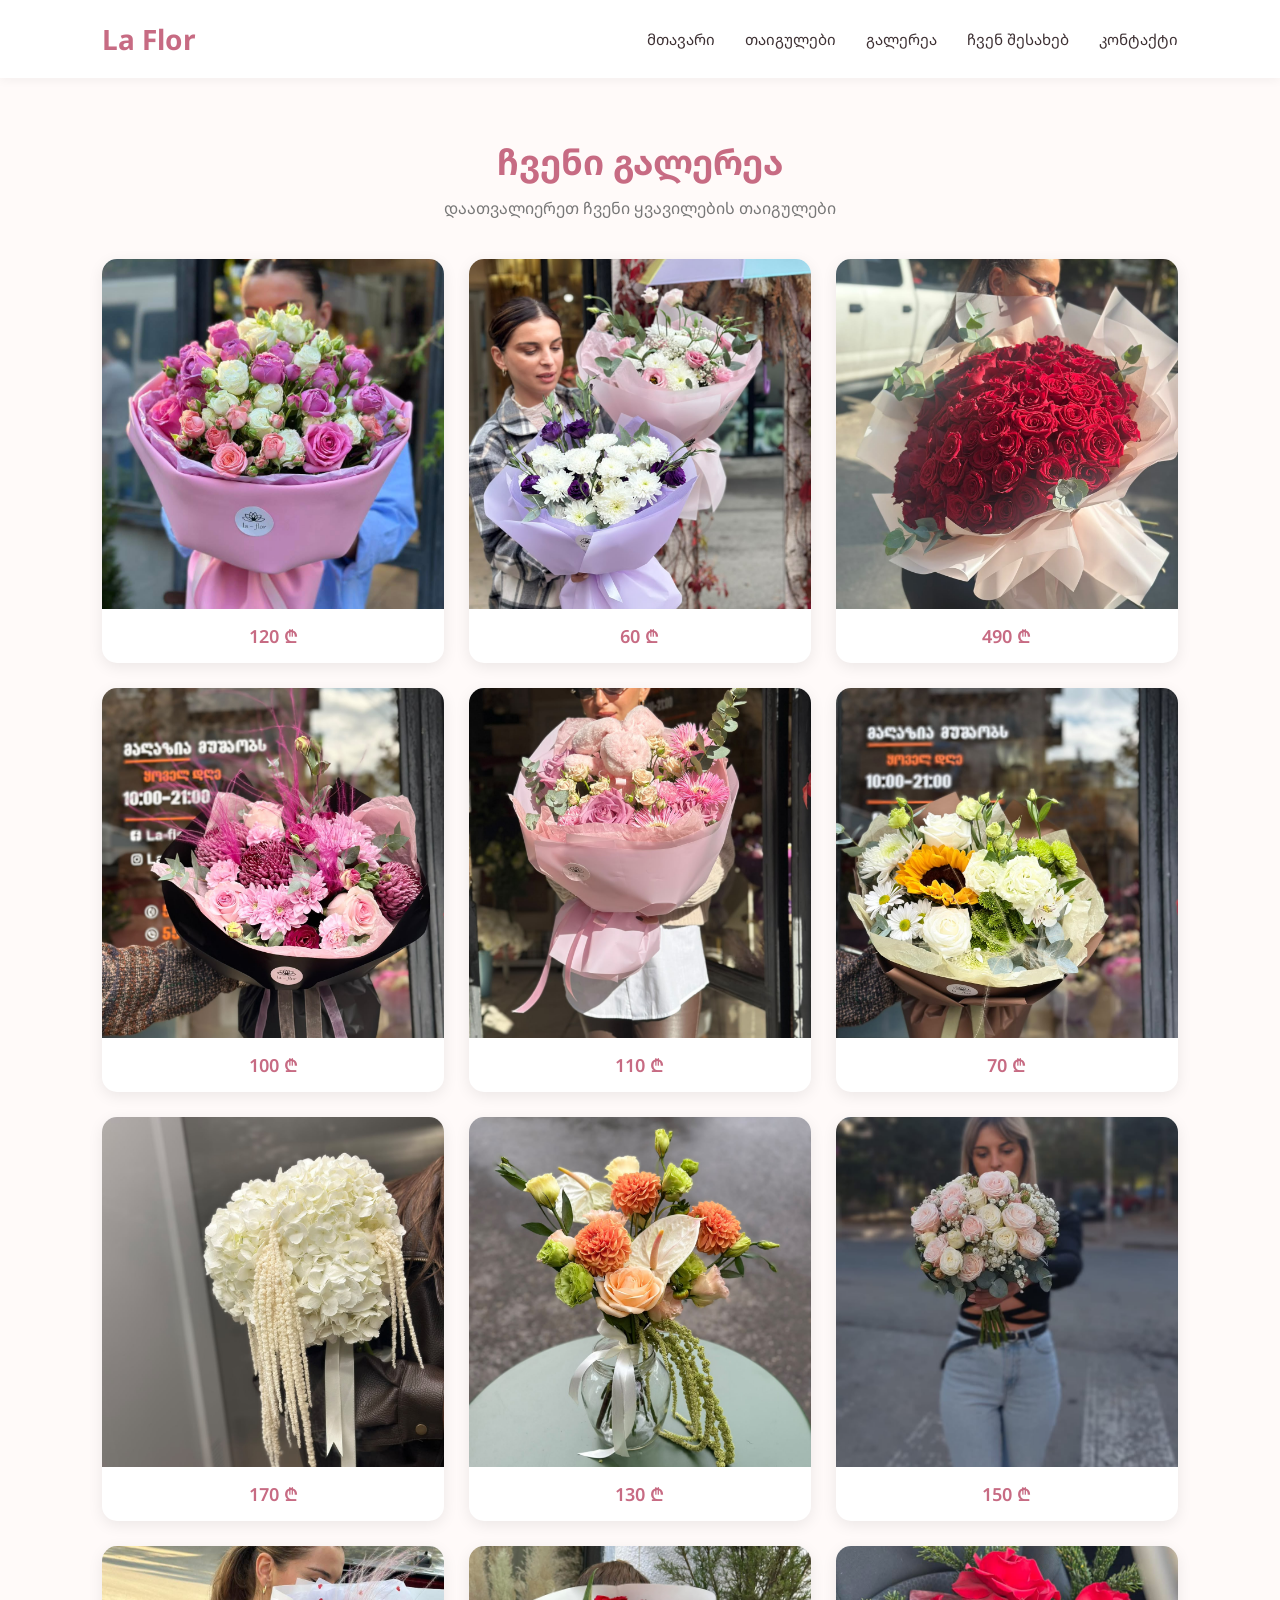
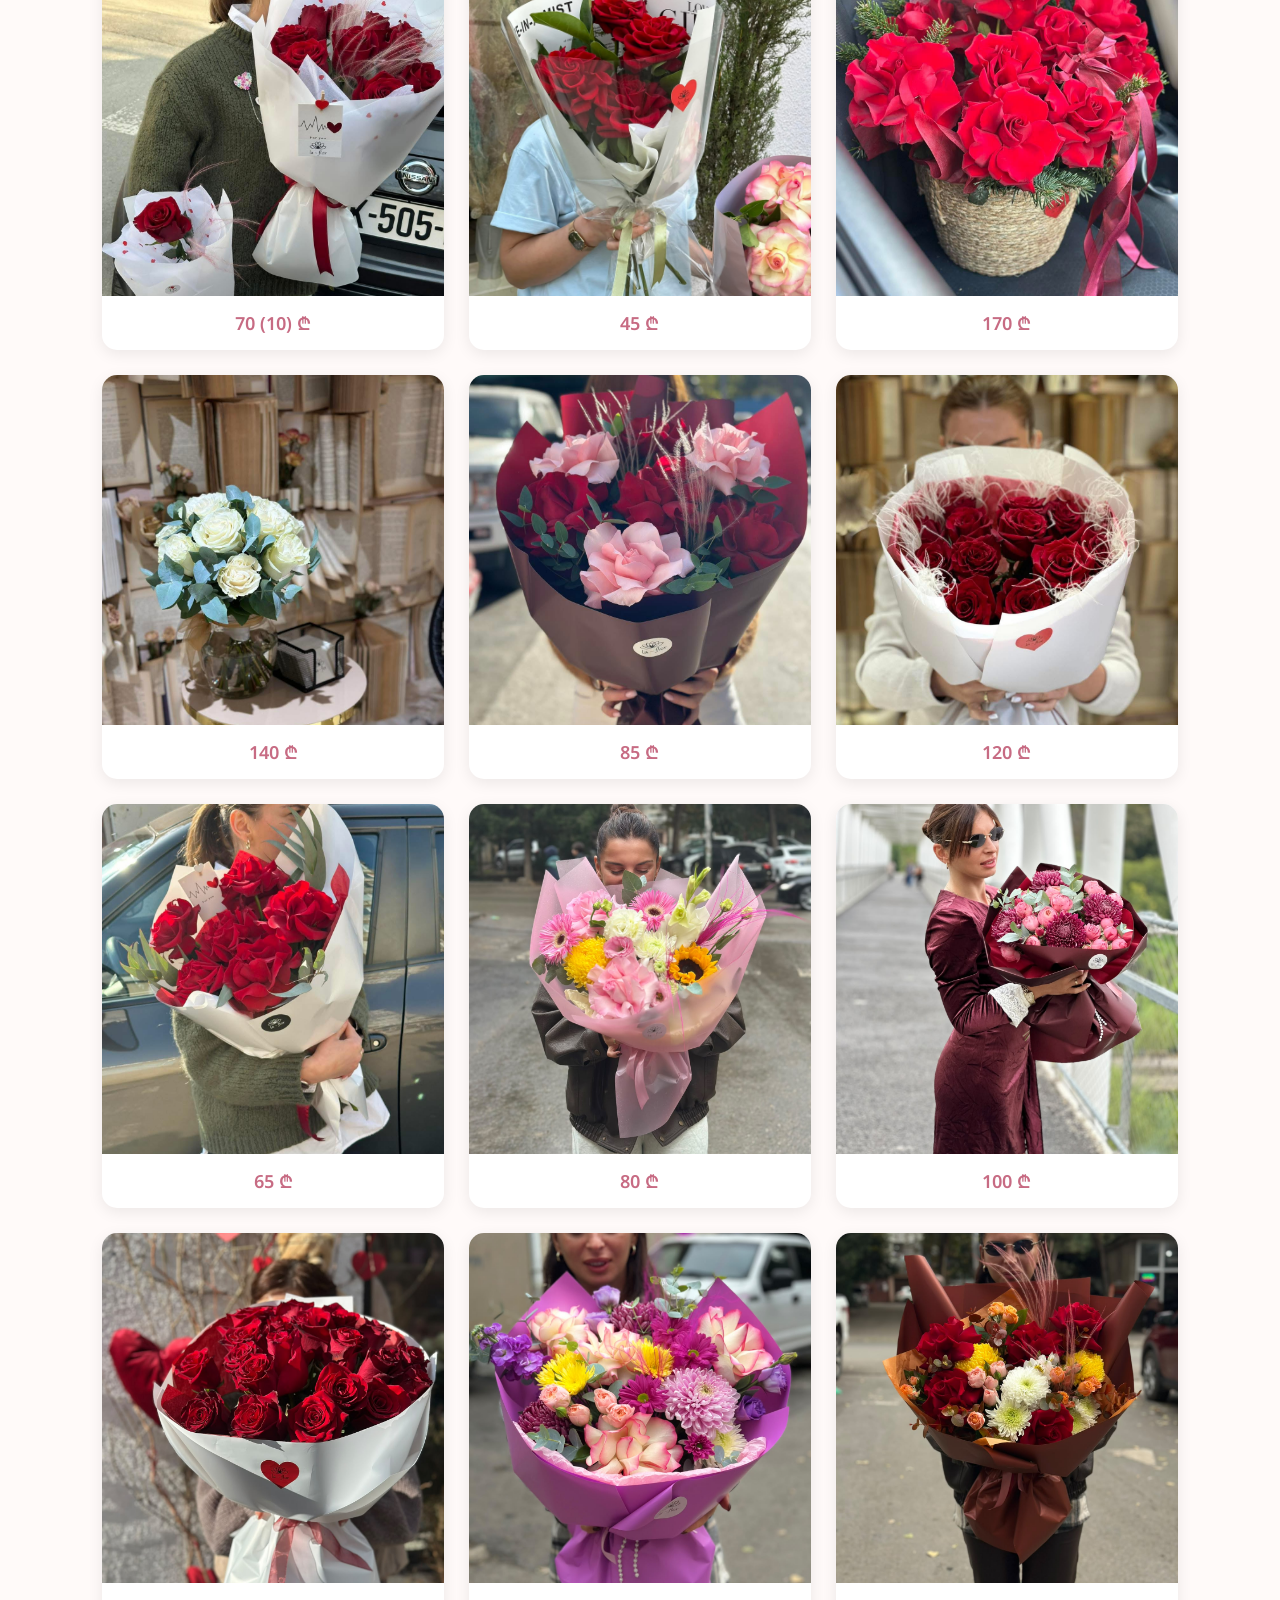
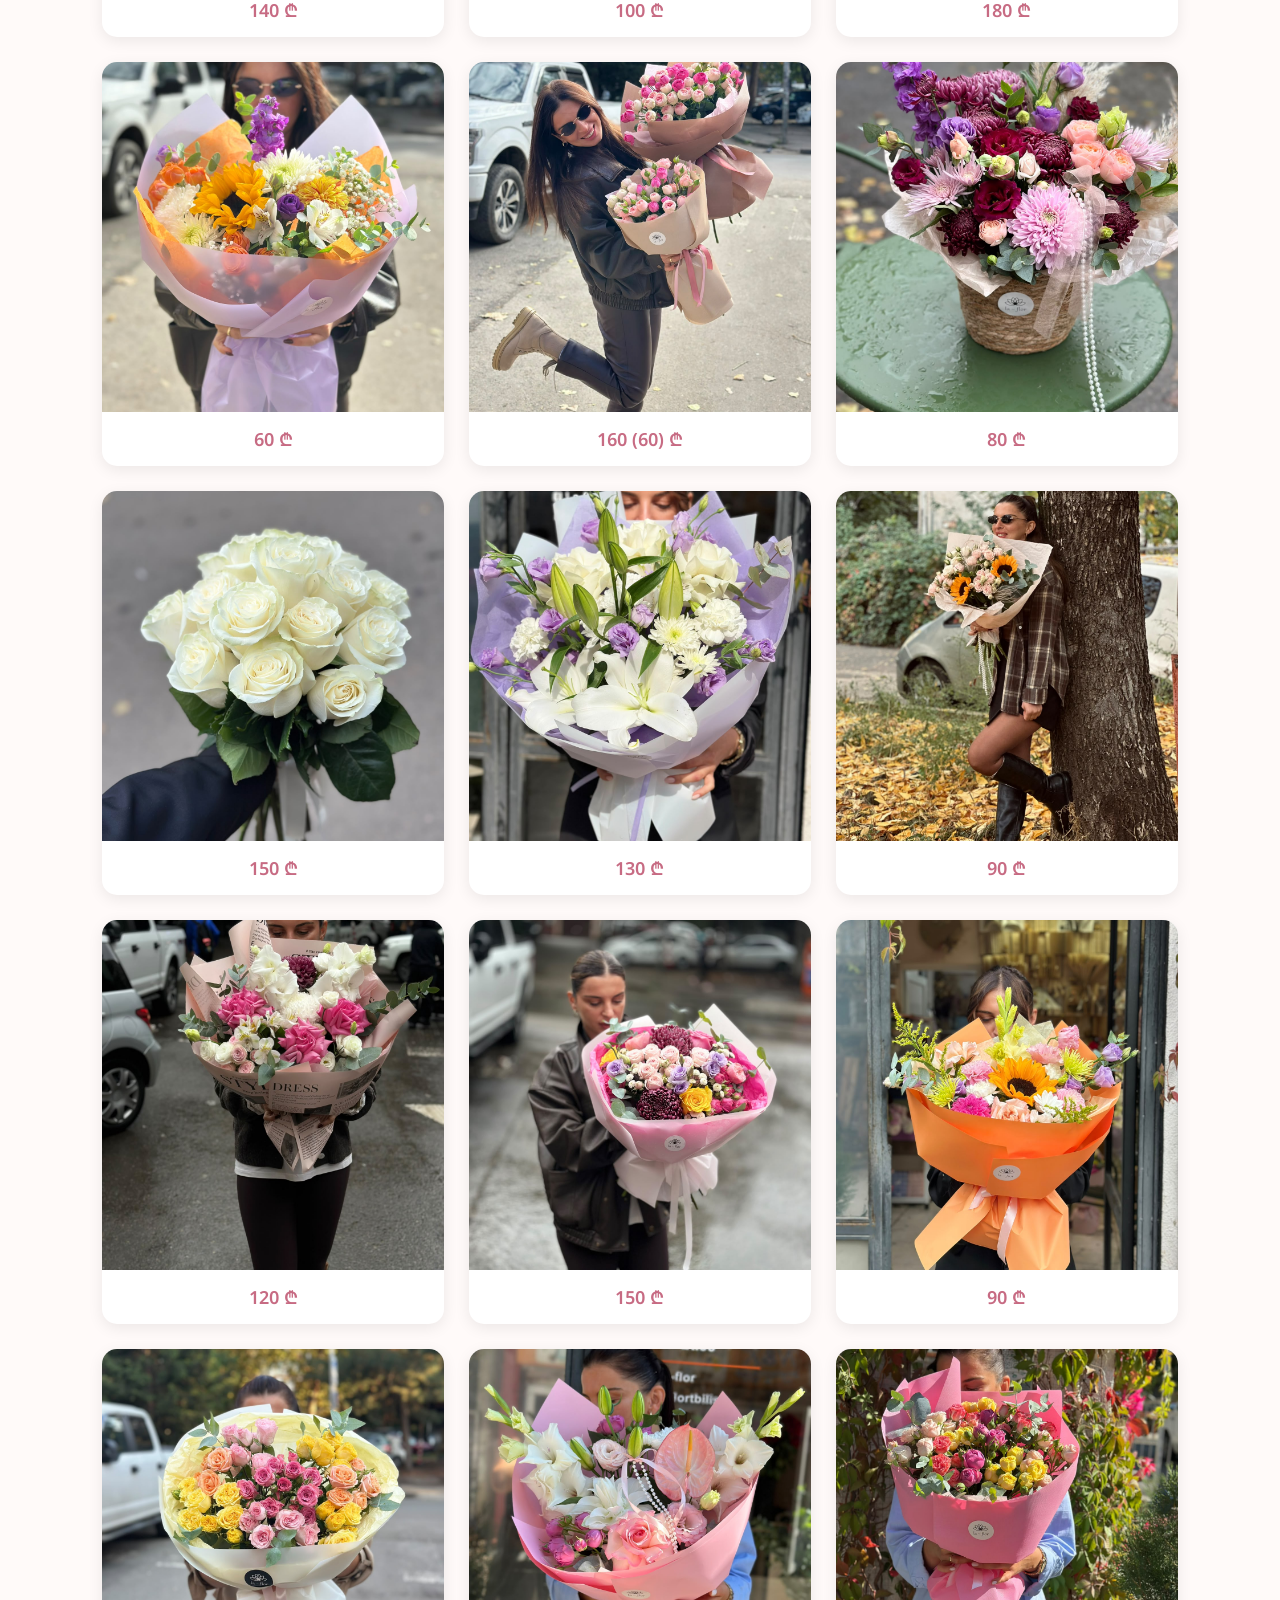
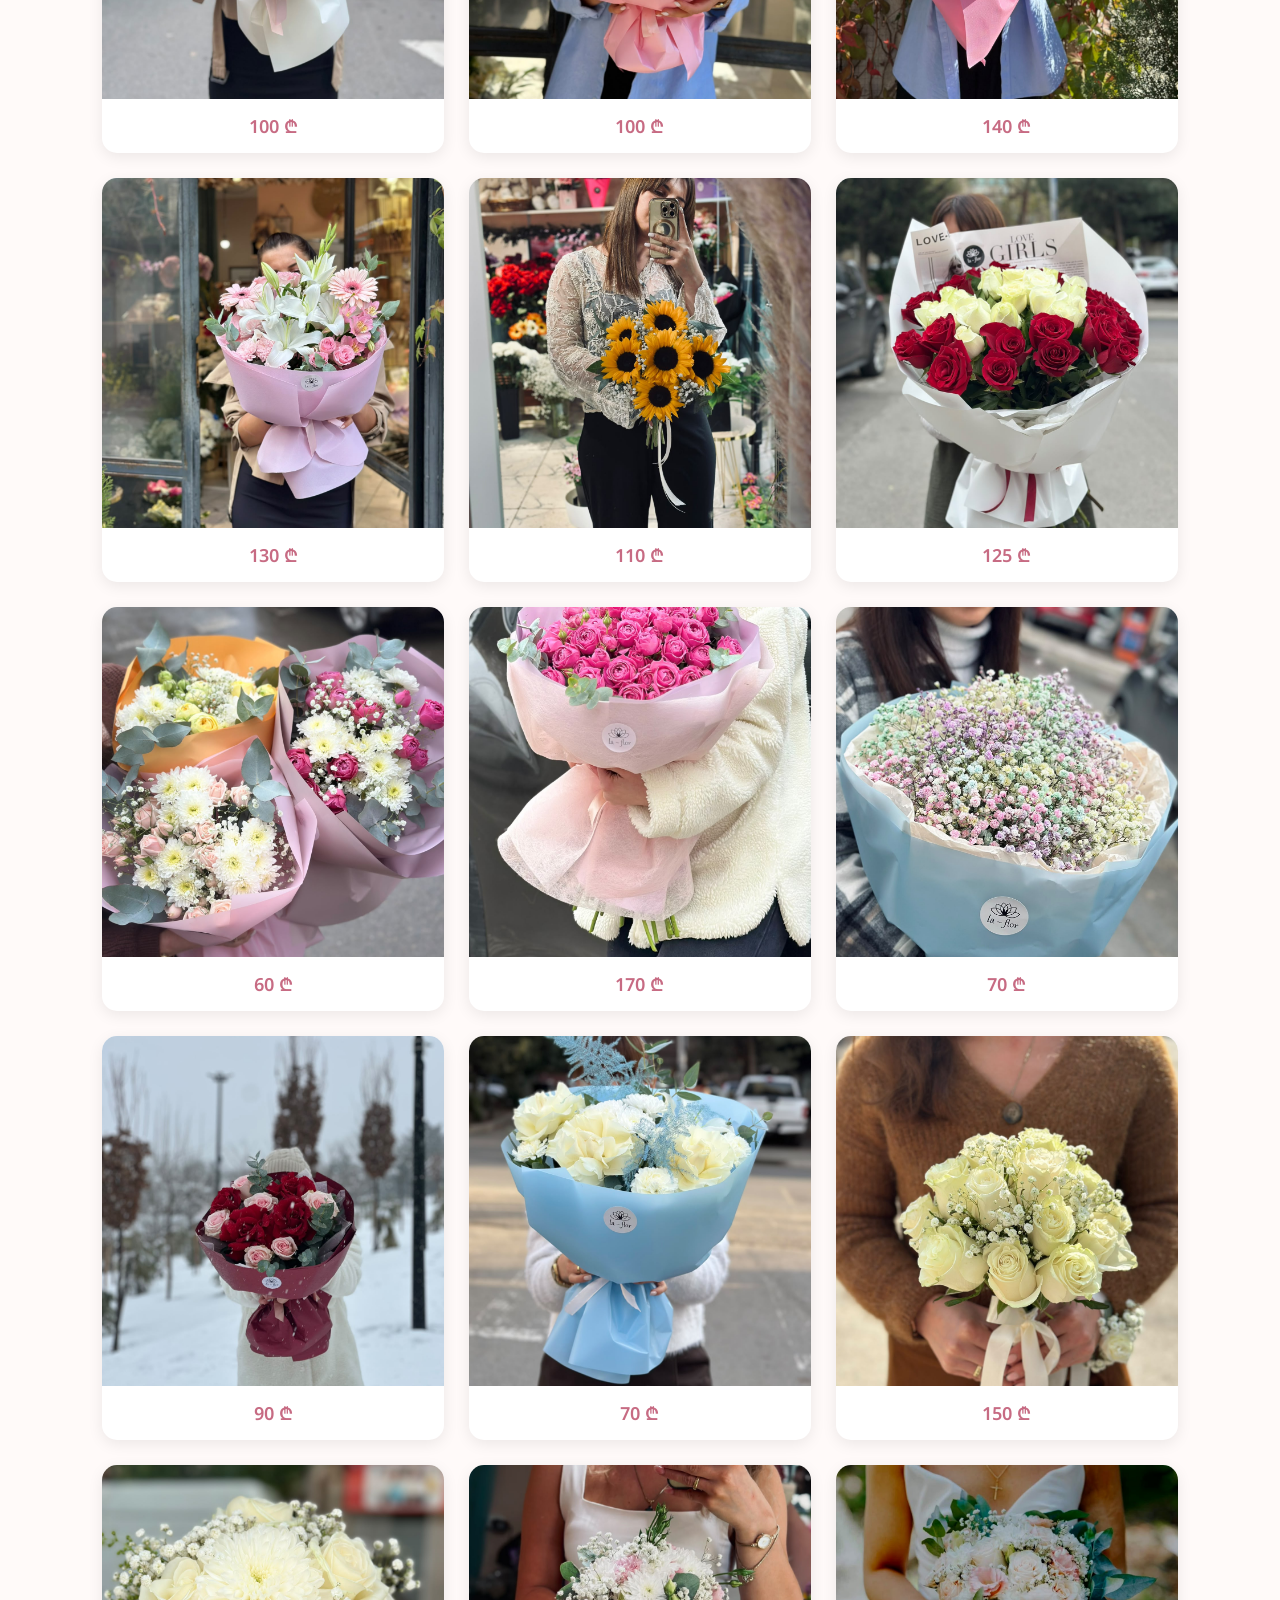
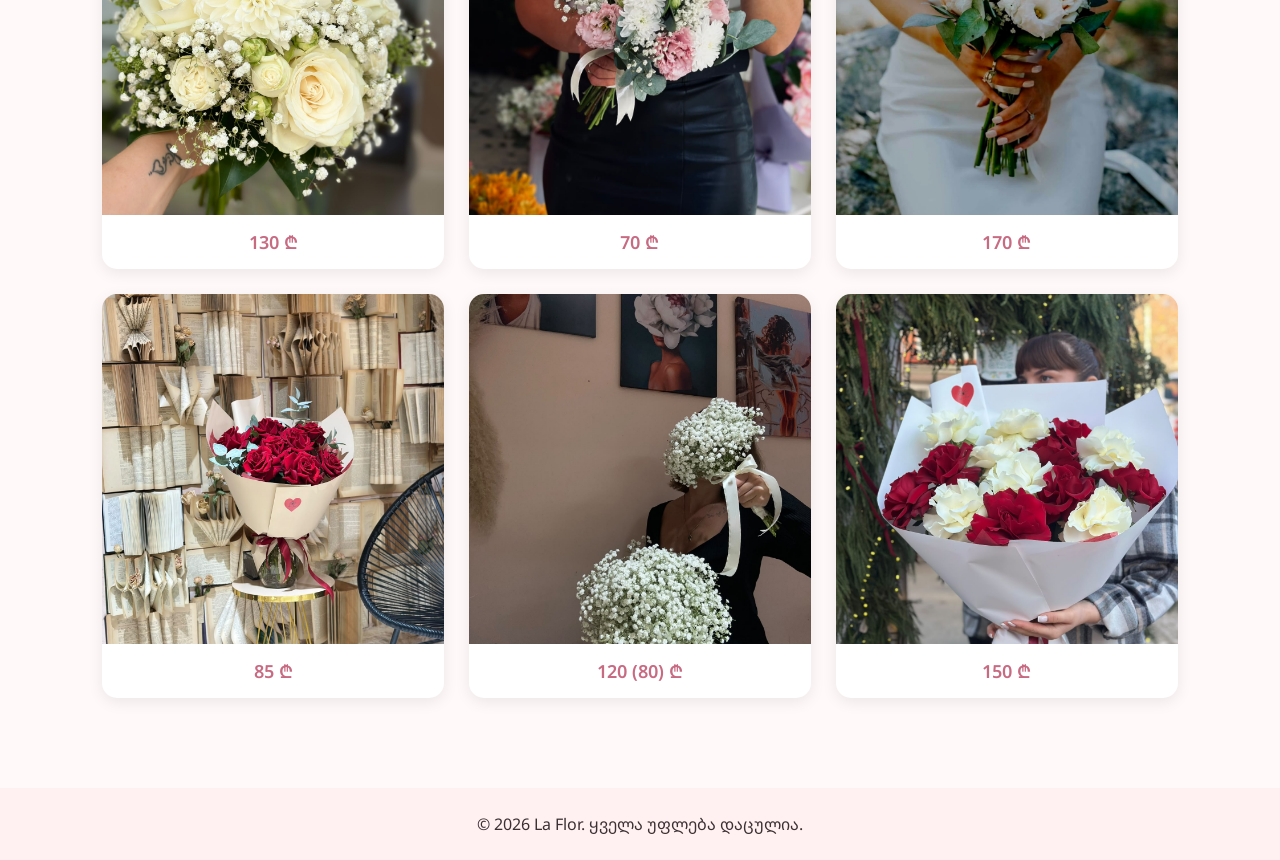
==== bouquet.html @ 76e23257 "final photos" ====
<!DOCTYPE html>
<html lang="ka">

<head>
    <meta charset="UTF-8">
    <meta name="viewport" content="width=device-width, initial-scale=1.0">
    <title>გალერეა | La Flor</title>
    <link rel="stylesheet" href="https://cdnjs.cloudflare.com/ajax/libs/font-awesome/7.3.1/css/all.css"
        integrity="sha512-x9WwyMYBnlXMNQ6kQ/Lyzu1NqIhLQKL5Oq6xByfXuRj7s9CskyCbLv/1IjqzJmXwFXWr0ov6jBV7Qbc0hh9nHg=="
        crossorigin="anonymous" referrerpolicy="no-referrer">
    <link rel="stylesheet" href="bouquet.css">
    <link href="https://fonts.googleapis.com/css2?family=Noto+Sans+Georgian:wght@400;500;600;700&display=swap"
        rel="stylesheet">
</head>

<body>

    <header class="navbar">
        <a href="index.html" class="logo">La Flor</a>

        <ul class="nav-links">
            <li><a href="index.html">მთავარი</a></li>
            <li><a href="index.html#products">თაიგულები</a></li>
            <li><a href="bouquet.html">გალერეა</a></li>
            <li><a href="index.html#about">ჩვენ შესახებ</a></li>
            <li><a href="index.html#contact">კონტაქტი</a></li>
        </ul>

        <button class="menu-btn" id="menuBtn">☰</button>
    </header>

    <section class="bouquet-section">
        <h1>ჩვენი გალერეა</h1>
        <p class="bouquet-description">დაათვალიერეთ ჩვენი ყვავილების თაიგულები</p>

        <div class="bouquet-grid">

            <div class="bouquet-card"><img src="images/bouquet-1.jpeg" alt="Bouquet 1">
                <p>120 ₾</p>
            </div>
            <div class="bouquet-card"><img src="images/bouquet-2.jpeg" alt="Bouquet 2">
                <p>60 ₾</p>
            </div>
            <div class="bouquet-card"><img src="images/bouquet-3.jpeg" alt="Bouquet 3">
                <p>490 ₾</p>
            </div>
            <div class="bouquet-card"><img src="images/bouquet-4.jpeg" alt="Bouquet 4">
                <p>100 ₾</p>
            </div>
            <div class="bouquet-card"><img src="images/bouquet-5.jpeg" alt="Bouquet 5">
                <p>110 ₾</p>
            </div>
            <div class="bouquet-card"><img src="images/bouquet-6.jpeg" alt="Bouquet 6">
                <p>70 ₾</p>
            </div>
            <div class="bouquet-card"><img src="images/bouquet-7.jpeg" alt="Bouquet 7">
                <p>170 ₾</p>
            </div>
            <div class="bouquet-card"><img src="images/bouquet-8.jpeg" alt="Bouquet 8">
                <p>130 ₾</p>
            </div>
            <div class="bouquet-card"><img src="images/bouquet-9.jpeg" alt="Bouquet 9">
                <p>150 ₾</p>
            </div>
            <div class="bouquet-card"><img src="images/bouquet-10.jpeg" alt="Bouquet 10">
                <p>70 (10) ₾</p>
            </div>
            <div class="bouquet-card"><img src="images/bouquet-11.jpeg" alt="Bouquet 11">
                <p>45 ₾</p>
            </div>
            <div class="bouquet-card"><img src="images/bouquet-12.jpeg" alt="Bouquet 12">
                <p>170 ₾</p>
            </div>
            <div class="bouquet-card"><img src="images/bouquet-13.jpeg" alt="Bouquet 13">
                <p>140 ₾</p>
            </div>
            <div class="bouquet-card"><img src="images/bouquet-14.jpeg" alt="Bouquet 14">
                <p>85 ₾</p>
            </div>
            <div class="bouquet-card"><img src="images/bouquet-15.jpeg" alt="Bouquet 15">
                <p>120 ₾</p>
            </div>
            <div class="bouquet-card"><img src="images/bouquet-16.jpeg" alt="Bouquet 16">
                <p>65 ₾</p>
            </div>
            <div class="bouquet-card"><img src="images/bouquet-17.jpeg" alt="Bouquet 17">
                <p>80 ₾</p>
            </div>
            <div class="bouquet-card"><img src="images/bouquet-18.jpeg" alt="Bouquet 18">
                <p>100 ₾</p>
            </div>

            <div class="bouquet-card"><img src="images/bouquet-19.jpeg" alt="Bouquet 19">
                <p>140 ₾</p>
            </div>
            <div class="bouquet-card"><img src="images/bouquet-20.jpeg" alt="Bouquet 20">
                <p>100 ₾</p>
            </div>
            <div class="bouquet-card"><img src="images/bouquet-21.jpeg" alt="Bouquet 21">
                <p>180 ₾</p>
            </div>
            <div class="bouquet-card"><img src="images/bouquet-22.jpeg" alt="Bouquet 22">
                <p>60 ₾</p>
            </div>
            <div class="bouquet-card"><img src="images/bouquet-23.jpeg" alt="Bouquet 23">
                <p>160 (60) ₾</p>
            </div>
            <div class="bouquet-card"><img src="images/bouquet-24.jpeg" alt="Bouquet 24">
                <p>80 ₾</p>
            </div>
            <div class="bouquet-card"><img src="images/bouquet-25.jpeg" alt="Bouquet 25">
                <p>150 ₾</p>
            </div>
            <div class="bouquet-card"><img src="images/bouquet-26.jpeg" alt="Bouquet 26">
                <p>130 ₾</p>
            </div>
            <div class="bouquet-card"><img src="images/bouquet-27.jpeg" alt="Bouquet 27">
                <p>90 ₾</p>
            </div>
            <div class="bouquet-card"><img src="images/bouquet-28.jpeg" alt="Bouquet 28">
                <p>120 ₾</p>
            </div>
            <div class="bouquet-card"><img src="images/bouquet-29.jpeg" alt="Bouquet 29">
                <p>150 ₾</p>
            </div>
            <div class="bouquet-card"><img src="images/bouquet-30.jpeg" alt="Bouquet 30">
                <p>90 ₾</p>
            </div>
            <div class="bouquet-card"><img src="images/bouquet-31.jpeg" alt="Bouquet 31">
                <p>100 ₾</p>
            </div>
            <div class="bouquet-card"><img src="images/bouquet-32.jpeg" alt="Bouquet 32">
                <p>100 ₾</p>
            </div>
            <div class="bouquet-card"><img src="images/bouquet-33.jpeg" alt="Bouquet 33">
                <p>140 ₾</p>
            </div>
            <div class="bouquet-card"><img src="images/bouquet-34.jpeg" alt="Bouquet 34">
                <p>130 ₾</p>
            </div>
            <div class="bouquet-card"><img src="images/bouquet-35.jpeg" alt="Bouquet 35">
                <p>110 ₾</p>
            </div>
            <div class="bouquet-card"><img src="images/bouquet-36.jpeg" alt="Bouquet 36">
                <p>125 ₾</p>
            </div>
            <div class="bouquet-card"><img src="images/bouquet-37.jpeg" alt="Bouquet 37">
                <p>60 ₾</p>
            </div>
            <div class="bouquet-card"><img src="images/bouquet-38.jpeg" alt="Bouquet 38">
                <p>170 ₾</p>
            </div>
            <div class="bouquet-card"><img src="images/bouquet-39.jpeg" alt="Bouquet 39">
                <p>70 ₾</p>
            </div>
            <div class="bouquet-card"><img src="images/bouquet-40.jpeg" alt="Bouquet 40">
                <p>90 ₾</p>
            </div>
            <div class="bouquet-card"><img src="images/bouquet-41.jpeg" alt="Bouquet 41">
                <p>70 ₾</p>
            </div>
            <div class="bouquet-card"><img src="images/bouquet-42.jpeg" alt="Bouquet 42">
                <p>150 ₾</p>
            </div>
            <div class="bouquet-card"><img src="images/bouquet-43.jpeg" alt="Bouquet 43">
                <p>130 ₾</p>
            </div>
            <div class="bouquet-card"><img src="images/bouquet-44.jpeg" alt="Bouquet 44">
                <p>70 ₾</p>
            </div>
            <div class="bouquet-card"><img src="images/bouquet-45.jpeg" alt="Bouquet 45">
                <p>170 ₾</p>
            </div>
            <div class="bouquet-card"><img src="images/bouquet-46.jpeg" alt="Bouquet 46">
                <p>85 ₾</p>
            </div>
            <div class="bouquet-card"><img src="images/bouquet-47.jpeg" alt="Bouquet 47">
                <p>120 (80) ₾</p>
            </div>
            <div class="bouquet-card"><img src="images/bouquet-48.jpeg" alt="Bouquet 48">
                <p>150 ₾</p>
            </div>

        </div>
    </section>

    <div class="lightbox" id="lightbox">
        <button class="close-btn" id="closeBtn">&times;</button>
        <button class="prev-btn" id="prevBtn">&#10094;</button>
        <img id="lightboxImg" src="" alt="დიდი ფოტო">
        <button class="next-btn" id="nextBtn">&#10095;</button>
    </div>

    <button id="backToTop">
        <i class="fa-solid fa-arrow-up"></i>
    </button>

    <footer>
        <p>© 2026 La Flor. ყველა უფლება დაცულია.</p>
    </footer>

    <script src="bouquet.js"></script>
</body>

</html>
---- bouquet.css ----
* {
    margin: 0;
    padding: 0;
    box-sizing: border-box;
}

body {
    background: #fffaf9;
    color: #3d3033;
    font-family: 'Noto Sans Georgian', sans-serif;
}

/* NAVBAR */

.navbar {
    display: flex;
    justify-content: space-between;
    align-items: center;
    padding: 20px 8%;
    background: white;
    box-shadow: 0 2px 10px rgba(0, 0, 0, 0.05);
}

.logo {
    color: #c76b83;
    font-size: 28px;
    font-weight: 700;
    text-decoration: none;
}

.nav-links {
    display: flex;
    gap: 30px;
    list-style: none;
}

.nav-links a {
    text-decoration: none;
    color: #3d3033;
    font-size: 15px;
    transition: 0.3s;
}

.nav-links a:hover {
    color: #c76b83;
}

.menu-btn {
    display: none;
    background: none;
    border: none;
    font-size: 27px;
    cursor: pointer;
}

/* bouquet */

.bouquet-section {
    padding: 60px 8%;
    text-align: center;
}

.bouquet-section h1 {
    font-size: 35px;
    color: #c76b83;
    margin-bottom: 12px;
}

.bouquet-description {
    color: #777;
    margin-bottom: 40px;
}

.bouquet-grid {
    display: grid;
    grid-template-columns: repeat(3, 1fr);
    gap: 25px;
}

.bouquet-card {
    background: white;
    border-radius: 15px;
    overflow: hidden;
    box-shadow: 0 4px 15px rgba(0, 0, 0, 0.08);
    transition: 0.3s;
}

.bouquet-card:hover {
    transform: translateY(-5px);
}

.bouquet-card img {
    width: 100%;
    height: 350px;
    object-fit: cover;
    display: block;
    cursor: pointer;
}

.bouquet-card p {
    padding: 15px;
    font-size: 18px;
    font-weight: 600;
    color: #c76b83;
}

/* LIGHTBOX */

.lightbox {
    display: none;
    position: fixed;
    z-index: 1000;
    background: rgba(0, 0, 0, 0.9);
    width: 100%;
    height: 100%;
    top: 0;
    left: 0;
    align-items: center;
    justify-content: center;
}

.lightbox.active {
    display: flex;
}

.lightbox img {
    max-width: 80%;
    max-height: 85%;
    object-fit: contain;
}

.close-btn,
.prev-btn,
.next-btn {
    position: absolute;
    background: none;
    border: none;
    color: white;
    font-size: 40px;
    cursor: pointer;
}

.close-btn {
    top: 20px;
    right: 30px;
}

.prev-btn {
    left: 20px;
}

.next-btn {
    right: 20px;
}

/* FOOTER */

footer {
    text-align: center;
    padding: 25px;
    background: #fff1f2;
    color: #3d3033;
    margin-top: 30px;
}

/* TABLET */

@media (max-width: 900px) {
    .bouquet-grid {
        grid-template-columns: repeat(2, 1fr);
    }

    .bouquet-card img {
        height: 280px;
    }
}

/* MOBILE */

@media (max-width: 600px) {
    .navbar {

        padding: 15px 5%;
    }

    .menu-btn {
        display: block;
    }

    .nav-links {
        display: none;
        flex-direction: column;
        position: absolute;
        top: 65px;
        left: 0;
        width: 100%;
        background: white;
        padding: 20px;
        gap: 20px;
        z-index: 100;
        text-align: center;
    }

    .nav-links.active {
        display: flex;
    }

    .bouquet-section {
        padding: 40px 4%;
    }

    .bouquet-section h1 {
        font-size: 27px;
    }

    .bouquet-grid {
        grid-template-columns: repeat(2, 1fr);
        gap: 12px;
    }

    .bouquet-card img {
        height: 190px;
    }

    .bouquet-card p {
        padding: 10px 5px;
        font-size: 14px;
    }

    .lightbox img {
        max-width: 90%;
        max-height: 75%;
    }

    .prev-btn {
        left: 5px;
    }

    .next-btn {
        right: 5px;
    }


}

#backToTop {
    position: fixed;
    bottom: 25px;
    right: 25px;
    width: 45px;
    height: 45px;
    background-color: #c76b83;
    color: white;
    border: none;
    border-radius: 50%;
    font-size: 20px;
    cursor: pointer;
    display: none;
    z-index: 9999;
}

#backToTop:hover {
    background-color: #a94f67;
}
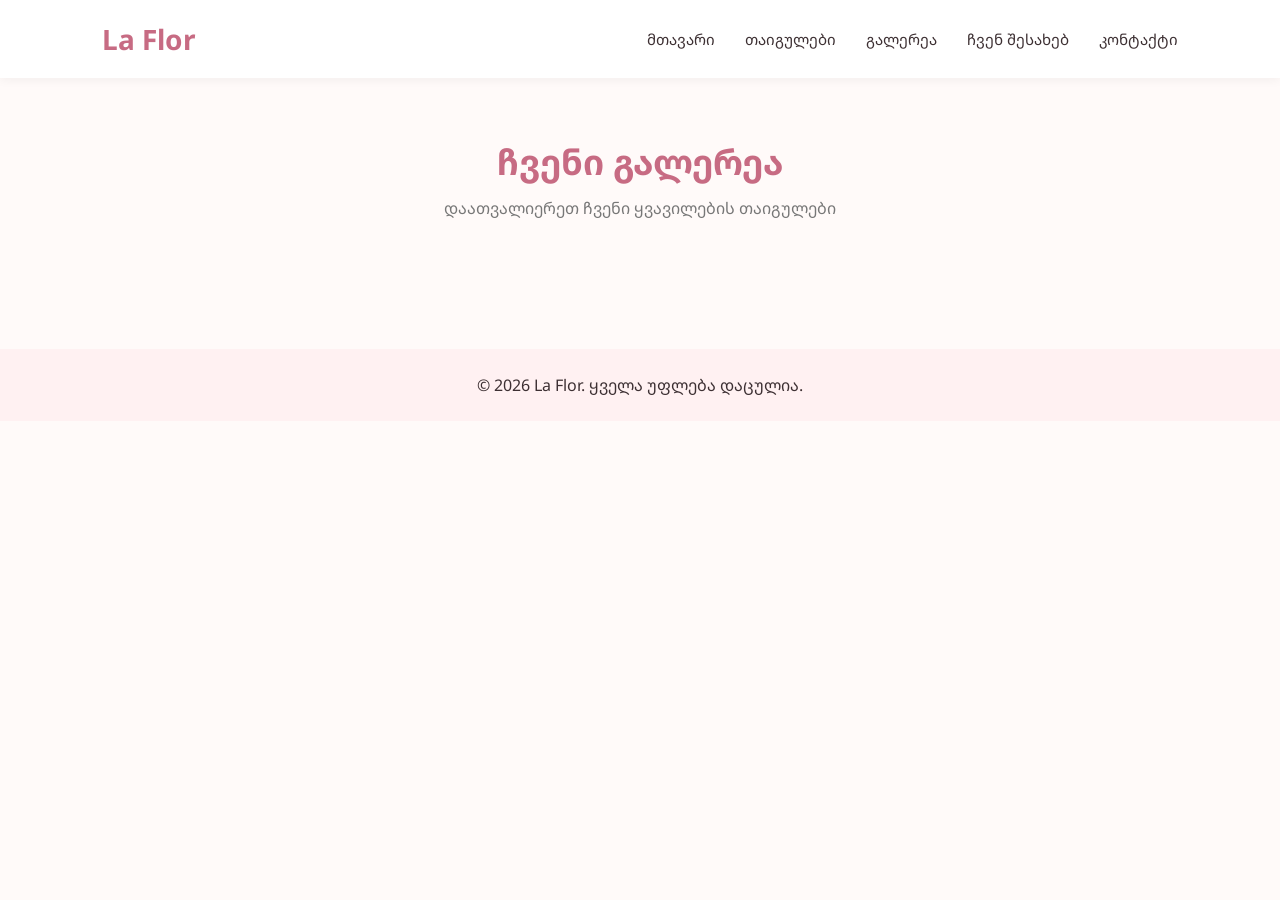
==== commit 9c8667c7: "admin panel" ====
--- a/bouquet.html
+++ b/bouquet.html
@@ -35,151 +35,7 @@
 
         <div class="bouquet-grid">
 
-            <div class="bouquet-card"><img src="images/bouquet-1.jpeg" alt="Bouquet 1">
-                <p>120 ₾</p>
-            </div>
-            <div class="bouquet-card"><img src="images/bouquet-2.jpeg" alt="Bouquet 2">
-                <p>60 ₾</p>
-            </div>
-            <div class="bouquet-card"><img src="images/bouquet-3.jpeg" alt="Bouquet 3">
-                <p>490 ₾</p>
-            </div>
-            <div class="bouquet-card"><img src="images/bouquet-4.jpeg" alt="Bouquet 4">
-                <p>100 ₾</p>
-            </div>
-            <div class="bouquet-card"><img src="images/bouquet-5.jpeg" alt="Bouquet 5">
-                <p>110 ₾</p>
-            </div>
-            <div class="bouquet-card"><img src="images/bouquet-6.jpeg" alt="Bouquet 6">
-                <p>70 ₾</p>
-            </div>
-            <div class="bouquet-card"><img src="images/bouquet-7.jpeg" alt="Bouquet 7">
-                <p>170 ₾</p>
-            </div>
-            <div class="bouquet-card"><img src="images/bouquet-8.jpeg" alt="Bouquet 8">
-                <p>130 ₾</p>
-            </div>
-            <div class="bouquet-card"><img src="images/bouquet-9.jpeg" alt="Bouquet 9">
-                <p>150 ₾</p>
-            </div>
-            <div class="bouquet-card"><img src="images/bouquet-10.jpeg" alt="Bouquet 10">
-                <p>70 (10) ₾</p>
-            </div>
-            <div class="bouquet-card"><img src="images/bouquet-11.jpeg" alt="Bouquet 11">
-                <p>45 ₾</p>
-            </div>
-            <div class="bouquet-card"><img src="images/bouquet-12.jpeg" alt="Bouquet 12">
-                <p>170 ₾</p>
-            </div>
-            <div class="bouquet-card"><img src="images/bouquet-13.jpeg" alt="Bouquet 13">
-                <p>140 ₾</p>
-            </div>
-            <div class="bouquet-card"><img src="images/bouquet-14.jpeg" alt="Bouquet 14">
-                <p>85 ₾</p>
-            </div>
-            <div class="bouquet-card"><img src="images/bouquet-15.jpeg" alt="Bouquet 15">
-                <p>120 ₾</p>
-            </div>
-            <div class="bouquet-card"><img src="images/bouquet-16.jpeg" alt="Bouquet 16">
-                <p>65 ₾</p>
-            </div>
-            <div class="bouquet-card"><img src="images/bouquet-17.jpeg" alt="Bouquet 17">
-                <p>80 ₾</p>
-            </div>
-            <div class="bouquet-card"><img src="images/bouquet-18.jpeg" alt="Bouquet 18">
-                <p>100 ₾</p>
-            </div>
-
-            <div class="bouquet-card"><img src="images/bouquet-19.jpeg" alt="Bouquet 19">
-                <p>140 ₾</p>
-            </div>
-            <div class="bouquet-card"><img src="images/bouquet-20.jpeg" alt="Bouquet 20">
-                <p>100 ₾</p>
-            </div>
-            <div class="bouquet-card"><img src="images/bouquet-21.jpeg" alt="Bouquet 21">
-                <p>180 ₾</p>
-            </div>
-            <div class="bouquet-card"><img src="images/bouquet-22.jpeg" alt="Bouquet 22">
-                <p>60 ₾</p>
-            </div>
-            <div class="bouquet-card"><img src="images/bouquet-23.jpeg" alt="Bouquet 23">
-                <p>160 (60) ₾</p>
-            </div>
-            <div class="bouquet-card"><img src="images/bouquet-24.jpeg" alt="Bouquet 24">
-                <p>80 ₾</p>
-            </div>
-            <div class="bouquet-card"><img src="images/bouquet-25.jpeg" alt="Bouquet 25">
-                <p>150 ₾</p>
-            </div>
-            <div class="bouquet-card"><img src="images/bouquet-26.jpeg" alt="Bouquet 26">
-                <p>130 ₾</p>
-            </div>
-            <div class="bouquet-card"><img src="images/bouquet-27.jpeg" alt="Bouquet 27">
-                <p>90 ₾</p>
-            </div>
-            <div class="bouquet-card"><img src="images/bouquet-28.jpeg" alt="Bouquet 28">
-                <p>120 ₾</p>
-            </div>
-            <div class="bouquet-card"><img src="images/bouquet-29.jpeg" alt="Bouquet 29">
-                <p>150 ₾</p>
-            </div>
-            <div class="bouquet-card"><img src="images/bouquet-30.jpeg" alt="Bouquet 30">
-                <p>90 ₾</p>
-            </div>
-            <div class="bouquet-card"><img src="images/bouquet-31.jpeg" alt="Bouquet 31">
-                <p>100 ₾</p>
-            </div>
-            <div class="bouquet-card"><img src="images/bouquet-32.jpeg" alt="Bouquet 32">
-                <p>100 ₾</p>
-            </div>
-            <div class="bouquet-card"><img src="images/bouquet-33.jpeg" alt="Bouquet 33">
-                <p>140 ₾</p>
-            </div>
-            <div class="bouquet-card"><img src="images/bouquet-34.jpeg" alt="Bouquet 34">
-                <p>130 ₾</p>
-            </div>
-            <div class="bouquet-card"><img src="images/bouquet-35.jpeg" alt="Bouquet 35">
-                <p>110 ₾</p>
-            </div>
-            <div class="bouquet-card"><img src="images/bouquet-36.jpeg" alt="Bouquet 36">
-                <p>125 ₾</p>
-            </div>
-            <div class="bouquet-card"><img src="images/bouquet-37.jpeg" alt="Bouquet 37">
-                <p>60 ₾</p>
-            </div>
-            <div class="bouquet-card"><img src="images/bouquet-38.jpeg" alt="Bouquet 38">
-                <p>170 ₾</p>
-            </div>
-            <div class="bouquet-card"><img src="images/bouquet-39.jpeg" alt="Bouquet 39">
-                <p>70 ₾</p>
-            </div>
-            <div class="bouquet-card"><img src="images/bouquet-40.jpeg" alt="Bouquet 40">
-                <p>90 ₾</p>
-            </div>
-            <div class="bouquet-card"><img src="images/bouquet-41.jpeg" alt="Bouquet 41">
-                <p>70 ₾</p>
-            </div>
-            <div class="bouquet-card"><img src="images/bouquet-42.jpeg" alt="Bouquet 42">
-                <p>150 ₾</p>
-            </div>
-            <div class="bouquet-card"><img src="images/bouquet-43.jpeg" alt="Bouquet 43">
-                <p>130 ₾</p>
-            </div>
-            <div class="bouquet-card"><img src="images/bouquet-44.jpeg" alt="Bouquet 44">
-                <p>70 ₾</p>
-            </div>
-            <div class="bouquet-card"><img src="images/bouquet-45.jpeg" alt="Bouquet 45">
-                <p>170 ₾</p>
-            </div>
-            <div class="bouquet-card"><img src="images/bouquet-46.jpeg" alt="Bouquet 46">
-                <p>85 ₾</p>
-            </div>
-            <div class="bouquet-card"><img src="images/bouquet-47.jpeg" alt="Bouquet 47">
-                <p>120 (80) ₾</p>
-            </div>
-            <div class="bouquet-card"><img src="images/bouquet-48.jpeg" alt="Bouquet 48">
-                <p>150 ₾</p>
-            </div>
+            
 
         </div>
     </section>
@@ -199,6 +55,7 @@
         <p>© 2026 La Flor. ყველა უფლება დაცულია.</p>
     </footer>
 
+    <script src="https://cdn.jsdelivr.net/npm/@supabase/supabase-js@2"></script>
     <script src="bouquet.js"></script>
 </body>
 
--- a/bouquet.css
+++ b/bouquet.css
@@ -185,10 +185,12 @@
 
     .menu-btn {
         display: block;
+        color: #C76B83;
+
     }
 
     .nav-links {
-        display: none;
+         display: none;
         flex-direction: column;
         position: absolute;
         top: 65px;
@@ -261,4 +263,20 @@
 
 #backToTop:hover {
     background-color: #a94f67;
+}
+.load-more-btn {
+    display: block;
+    margin: 30px auto;
+    padding: 14px 35px;
+    background: #c76b83;
+    color: white;
+    border: none;
+    border-radius: 8px;
+    font-size: 16px;
+    cursor: pointer;
+    transition: 0.3s;
+}
+
+.load-more-btn:hover {
+    background: #a94f68;
 }
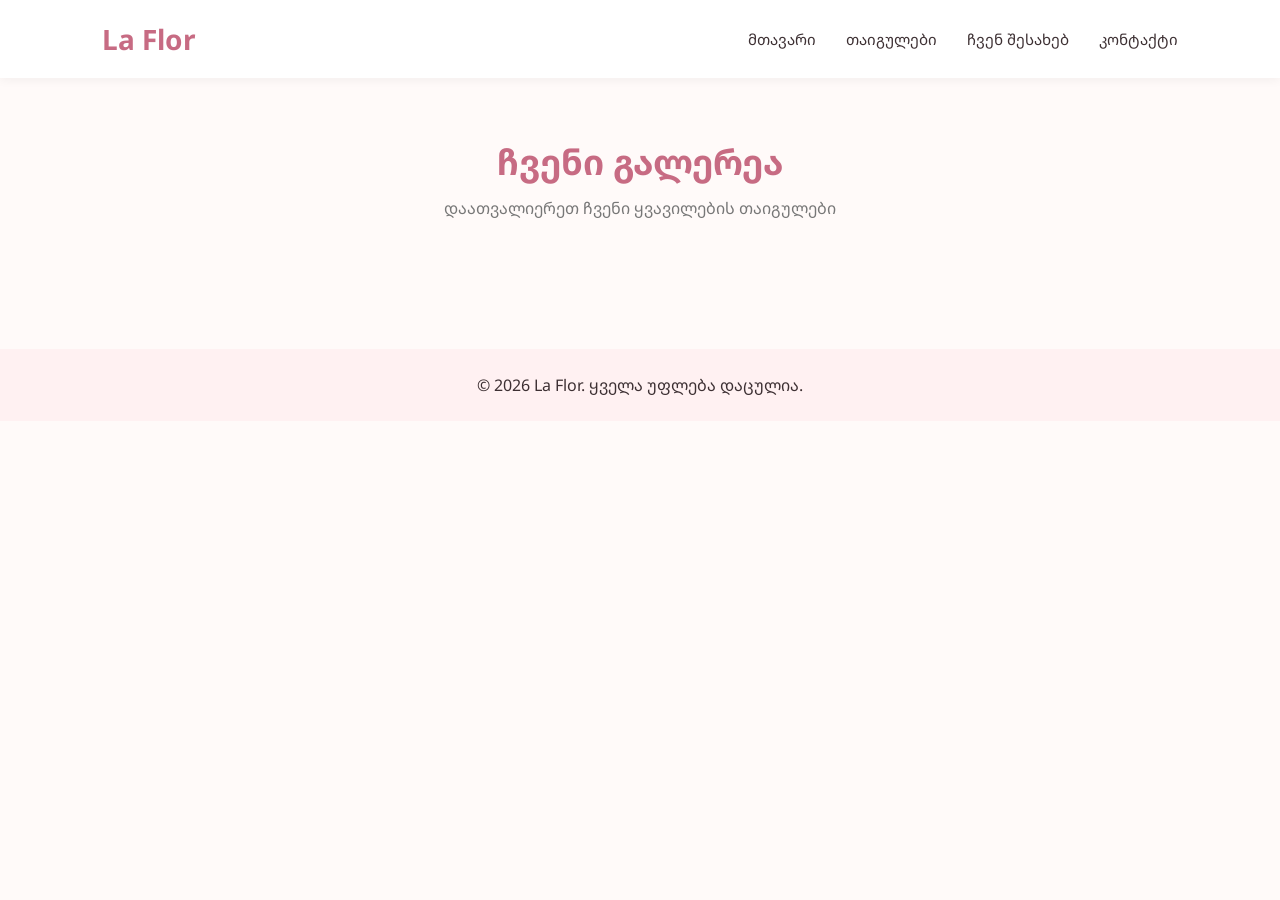
==== commit 4250850f: "last tricks" ====
--- a/bouquet.html
+++ b/bouquet.html
@@ -21,7 +21,7 @@
         <ul class="nav-links">
             <li><a href="index.html">მთავარი</a></li>
             <li><a href="index.html#products">თაიგულები</a></li>
-            <li><a href="bouquet.html">გალერეა</a></li>
+            
             <li><a href="index.html#about">ჩვენ შესახებ</a></li>
             <li><a href="index.html#contact">კონტაქტი</a></li>
         </ul>
